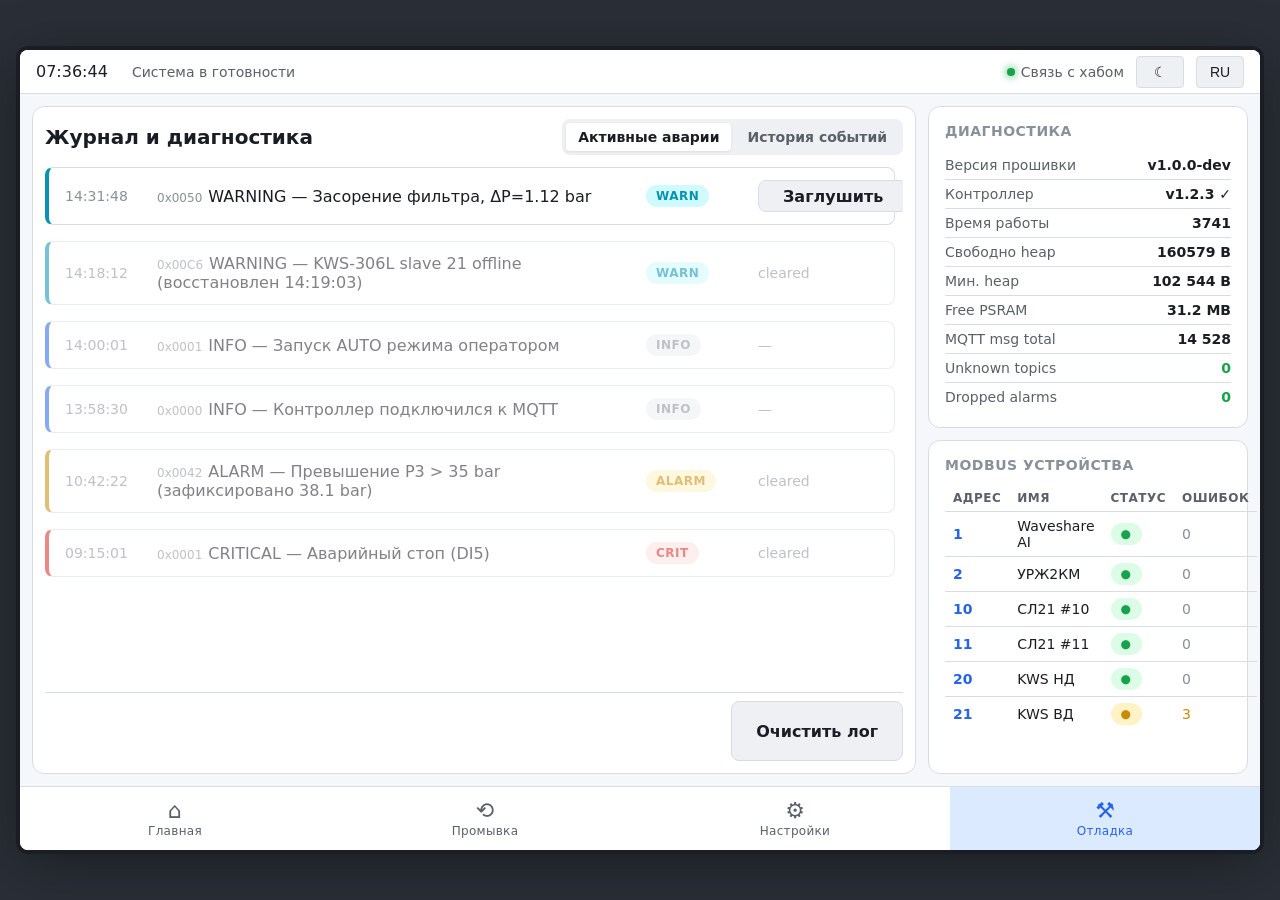
==== proto/debug.html @ 72c06c0d "feat(proto): HTML-прототип UI HMI (4 экрана, 2 темы, 2 языка) Кликабельный прототип для согласования" ====
<!DOCTYPE html>
<html lang="ru" data-theme="light">
<head>
    <meta charset="UTF-8">
    <title>RO HMI — Отладка</title>
    <link rel="stylesheet" href="style.css">
    <style>
        .debug-grid {
            display: grid;
            grid-template-columns: 1fr 320px;
            grid-template-rows: auto 1fr;
            gap: var(--gap-md);
            padding: var(--gap-md);
            height: 100%;
        }

        /* left panel — scrollable log */
        .log-panel {
            background: var(--bg-card);
            border: 1px solid var(--border);
            border-radius: var(--radius-lg);
            padding: var(--gap-md);
            overflow: hidden;
            display: flex;
            flex-direction: column;
            gap: var(--gap-md);
            grid-row: 1 / 3;
        }

        .log-header {
            display: flex;
            justify-content: space-between;
            align-items: center;
        }

        .log-tabs {
            display: flex;
            gap: 4px;
            background: var(--bg-mute);
            padding: 4px;
            border-radius: var(--radius-md);
        }
        .log-tab {
            padding: 6px var(--gap-md);
            font-size: var(--fs-sm);
            font-weight: 600;
            color: var(--text-secondary);
            background: transparent;
            border: none;
            border-radius: var(--radius-sm);
            cursor: pointer;
            font-family: inherit;
        }
        .log-tab.active {
            background: var(--bg-card);
            color: var(--text-primary);
            box-shadow: 0 1px 3px rgba(0,0,0,0.08);
        }

        .log-list {
            flex: 1;
            overflow-y: auto;
            display: flex;
            flex-direction: column;
            gap: var(--gap-sm);
            padding-right: var(--gap-sm);
        }

        /* right column — diagnostic cards */
        .diag-row {
            display: flex;
            justify-content: space-between;
            padding: 6px 0;
            border-bottom: 1px solid var(--border);
            font-size: var(--fs-sm);
        }
        .diag-row:last-child { border: none; }
        .diag-row .key { color: var(--text-secondary); }
        .diag-row .val {
            font-variant-numeric: tabular-nums;
            font-weight: 600;
            color: var(--text-primary);
        }

        .device-table {
            width: 100%;
            border-collapse: collapse;
            font-size: var(--fs-sm);
        }
        .device-table th, .device-table td {
            text-align: left;
            padding: 6px 8px;
            border-bottom: 1px solid var(--border);
        }
        .device-table th {
            font-weight: 600;
            color: var(--text-secondary);
            font-size: var(--fs-xs);
            text-transform: uppercase;
            letter-spacing: 0.5px;
        }
        .device-table tr:last-child td { border-bottom: none; }
        .device-table .addr {
            font-variant-numeric: tabular-nums;
            font-weight: 600;
            color: var(--accent);
        }
        .device-table .err { color: var(--text-muted); font-variant-numeric: tabular-nums; }
        .device-table .err.has-err { color: var(--warning); }
    </style>
</head>
<body>

<div class="screen">

    <div class="statusbar">
        <span class="sb-time">14:32:05</span>
        <span class="sb-message" data-i18n="sb.system_idle">Система в готовности</span>
        <div class="sb-controls">
            <span class="sb-link sb-conn"><span class="dot"></span><span data-i18n="sb.online">Связь с хабом</span></span>
            <button class="sb-btn" data-action="toggle-theme">☾</button>
            <button class="sb-btn" data-action="toggle-lang">RU</button>
        </div>
    </div>

    <div class="content">
        <div class="debug-grid">

            <!-- ───── log (left, full height) ───── -->
            <div class="log-panel">
                <div class="log-header">
                    <h2 style="margin: 0; font-size: var(--fs-lg);" data-i18n="dbg.title">Журнал и диагностика</h2>
                    <div class="log-tabs">
                        <button class="log-tab active" data-i18n="dbg.alarms">Активные аварии</button>
                        <button class="log-tab" data-i18n="dbg.history">История событий</button>
                    </div>
                </div>

                <div class="log-list">
                    <div class="alarm-row is-warning">
                        <span class="alarm-time">14:31:48</span>
                        <span class="alarm-msg"><span class="code">0x0050</span>WARNING — Засорение фильтра, ΔP=1.12 bar</span>
                        <span><span class="badge badge-info">WARN</span></span>
                        <span><button class="btn btn-secondary" style="height: 32px; min-width: 80px;">Заглушить</button></span>
                    </div>
                    <div class="alarm-row is-warning is-cleared">
                        <span class="alarm-time">14:18:12</span>
                        <span class="alarm-msg"><span class="code">0x00C6</span>WARNING — KWS-306L slave 21 offline (восстановлен 14:19:03)</span>
                        <span><span class="badge badge-info">WARN</span></span>
                        <span style="color: var(--text-muted); font-size: var(--fs-sm);">cleared</span>
                    </div>
                    <div class="alarm-row is-info is-cleared">
                        <span class="alarm-time">14:00:01</span>
                        <span class="alarm-msg"><span class="code">0x0001</span>INFO — Запуск AUTO режима оператором</span>
                        <span><span class="badge badge-mute">INFO</span></span>
                        <span style="color: var(--text-muted); font-size: var(--fs-sm);">—</span>
                    </div>
                    <div class="alarm-row is-info is-cleared">
                        <span class="alarm-time">13:58:30</span>
                        <span class="alarm-msg"><span class="code">0x0000</span>INFO — Контроллер подключился к MQTT</span>
                        <span><span class="badge badge-mute">INFO</span></span>
                        <span style="color: var(--text-muted); font-size: var(--fs-sm);">—</span>
                    </div>
                    <div class="alarm-row is-alarm is-cleared">
                        <span class="alarm-time">10:42:22</span>
                        <span class="alarm-msg"><span class="code">0x0042</span>ALARM — Превышение P3 > 35 bar (зафиксировано 38.1 bar)</span>
                        <span><span class="badge badge-warn">ALARM</span></span>
                        <span style="color: var(--text-muted); font-size: var(--fs-sm);">cleared</span>
                    </div>
                    <div class="alarm-row is-critical is-cleared">
                        <span class="alarm-time">09:15:01</span>
                        <span class="alarm-msg"><span class="code">0x0001</span>CRITICAL — Аварийный стоп (DI5)</span>
                        <span><span class="badge badge-danger">CRIT</span></span>
                        <span style="color: var(--text-muted); font-size: var(--fs-sm);">cleared</span>
                    </div>
                </div>

                <div style="display: flex; justify-content: flex-end; gap: var(--gap-sm); padding-top: var(--gap-sm); border-top: 1px solid var(--border);">
                    <button class="btn btn-secondary" data-i18n="dbg.clear_log">Очистить лог</button>
                </div>
            </div>

            <!-- ───── system diagnostics (right top) ───── -->
            <div class="card">
                <h3 class="card-title" data-i18n="dbg.diag">Диагностика</h3>
                <div class="diag-row">
                    <span class="key" data-i18n="dbg.fw_ver">Версия прошивки</span>
                    <span class="val">v1.0.0-dev</span>
                </div>
                <div class="diag-row">
                    <span class="key" data-i18n="dbg.controller">Контроллер</span>
                    <span class="val">v1.2.3 ✓</span>
                </div>
                <div class="diag-row">
                    <span class="key" data-i18n="dbg.uptime">Uptime</span>
                    <span class="val" data-mock data-mock-base="3741" data-mock-decimals="0" data-mock-noise="0">01:02:21</span>
                </div>
                <div class="diag-row">
                    <span class="key" data-i18n="dbg.heap_free">Свободно heap</span>
                    <span class="val"><span data-mock data-mock-base="156432" data-mock-decimals="0" data-mock-noise="0.05">156 432</span> B</span>
                </div>
                <div class="diag-row">
                    <span class="key" data-i18n="dbg.heap_min">Мин. heap</span>
                    <span class="val">102 544 B</span>
                </div>
                <div class="diag-row">
                    <span class="key">Free PSRAM</span>
                    <span class="val">31.2 MB</span>
                </div>
                <div class="diag-row">
                    <span class="key">MQTT msg total</span>
                    <span class="val">14 528</span>
                </div>
                <div class="diag-row">
                    <span class="key">Unknown topics</span>
                    <span class="val" style="color: var(--success);">0</span>
                </div>
                <div class="diag-row">
                    <span class="key">Dropped alarms</span>
                    <span class="val" style="color: var(--success);">0</span>
                </div>
            </div>

            <!-- ───── modbus devices (right bottom) ───── -->
            <div class="card">
                <h3 class="card-title" data-i18n="dbg.modbus">Modbus устройства</h3>
                <table class="device-table">
                    <thead>
                        <tr>
                            <th data-i18n="dbg.device_addr">Адрес</th>
                            <th>Имя</th>
                            <th data-i18n="dbg.device_status">Статус</th>
                            <th data-i18n="dbg.device_errors">Ош.</th>
                        </tr>
                    </thead>
                    <tbody>
                        <tr><td class="addr">1</td><td>Waveshare AI</td><td><span class="badge badge-ok">●</span></td><td class="err">0</td></tr>
                        <tr><td class="addr">2</td><td>УРЖ2КМ</td><td><span class="badge badge-ok">●</span></td><td class="err">0</td></tr>
                        <tr><td class="addr">10</td><td>СЛ21 #10</td><td><span class="badge badge-ok">●</span></td><td class="err">0</td></tr>
                        <tr><td class="addr">11</td><td>СЛ21 #11</td><td><span class="badge badge-ok">●</span></td><td class="err">0</td></tr>
                        <tr><td class="addr">20</td><td>KWS НД</td><td><span class="badge badge-ok">●</span></td><td class="err">0</td></tr>
                        <tr><td class="addr">21</td><td>KWS ВД</td><td><span class="badge badge-warn">●</span></td><td class="err has-err">3</td></tr>
                    </tbody>
                </table>
            </div>

        </div>
    </div>

    <!-- tab bar -->
    <div class="tabbar">
        <a class="tab" href="index.html">
            <span class="tab-icon">⌂</span>
            <span class="tab-label" data-i18n="tab.main">Главная</span>
        </a>
        <a class="tab" href="washing.html">
            <span class="tab-icon">⟲</span>
            <span class="tab-label" data-i18n="tab.washing">Промывка</span>
        </a>
        <a class="tab" href="settings.html">
            <span class="tab-icon">⚙</span>
            <span class="tab-label" data-i18n="tab.settings">Настройки</span>
        </a>
        <a class="tab active" href="debug.html">
            <span class="tab-icon">⚒</span>
            <span class="tab-label" data-i18n="tab.debug">Отладка</span>
        </a>
    </div>

</div>

<script src="app.js"></script>
</body>
</html>
---- proto/style.css ----
/* ─────────────────────────────────────────────────────────────────────────
 * RO Plant HMI — прототип UI
 * Целевой дисплей: Waveshare ESP32-P4-NANO 10.1" 1280×800 (landscape)
 * Touch: GT911 polling (один палец), без жестов
 * Темы: light (default) + dark, переключение через [data-theme]
 * Языки: RU/EN через data-i18n + JS lookup
 * ─────────────────────────────────────────────────────────────────────── */

/* ───── design tokens ───── */
:root {
    /* Geometry — pixel-perfect for 1280×800 */
    --screen-w: 1280px;
    --screen-h: 800px;
    --statusbar-h: 44px;
    --tabbar-h: 64px;
    --content-h: calc(var(--screen-h) - var(--statusbar-h) - var(--tabbar-h));

    /* Touch targets — минимум 44×44 (Apple HIG), берём 60 для запаса */
    --touch-min: 60px;
    --touch-lg: 80px;

    /* Type scale (без перчаток, с расстояния 30-70 см) */
    --fs-xs: 12px;     /* подписи, единицы */
    --fs-sm: 14px;     /* secondary text */
    --fs-md: 16px;     /* body */
    --fs-lg: 20px;     /* values, headings sm */
    --fs-xl: 28px;     /* values primary */
    --fs-2xl: 36px;    /* hero values */
    --fs-3xl: 48px;    /* alarm */

    /* Spacing */
    --gap-xs: 4px;
    --gap-sm: 8px;
    --gap-md: 12px;
    --gap-lg: 16px;
    --gap-xl: 24px;
    --gap-2xl: 32px;

    /* Radius */
    --radius-sm: 4px;
    --radius-md: 8px;
    --radius-lg: 12px;
}

/* ───── light theme (default) ───── */
[data-theme="light"], :root {
    --bg-base: #f5f7fa;
    --bg-card: #ffffff;
    --bg-elev: #ffffff;
    --bg-mute: #eef0f3;

    --text-primary: #1a1d23;
    --text-secondary: #5a6068;
    --text-muted: #8a9099;
    --text-inverse: #ffffff;

    --border: #d8dde2;
    --border-strong: #b8bfc7;

    --accent: #2563eb;          /* primary blue */
    --accent-hover: #1d4ed8;
    --accent-mute: #dbeafe;

    --success: #16a34a;          /* green — ok */
    --success-bg: #dcfce7;
    --warning: #ca8a04;           /* amber — warning */
    --warning-bg: #fef3c7;
    --danger: #dc2626;             /* red — critical */
    --danger-bg: #fee2e2;
    --info: #0891b2;
    --info-bg: #cffafe;

    --pipe: #94a3b8;
    --pipe-active: #2563eb;
    --tank-stroke: #475569;
    --tank-fill: #cbd5e1;
    --water: #38bdf8;
}

/* ───── dark theme ───── */
[data-theme="dark"] {
    --bg-base: #0f1419;
    --bg-card: #1a1f26;
    --bg-elev: #232830;
    --bg-mute: #161a20;

    --text-primary: #e6e9ed;
    --text-secondary: #a8aeb6;
    --text-muted: #6c727b;
    --text-inverse: #0f1419;

    --border: #2c333d;
    --border-strong: #3f4753;

    --accent: #3b82f6;
    --accent-hover: #60a5fa;
    --accent-mute: #1e3a8a;

    --success: #22c55e;
    --success-bg: #14532d;
    --warning: #eab308;
    --warning-bg: #422006;
    --danger: #ef4444;
    --danger-bg: #450a0a;
    --info: #06b6d4;
    --info-bg: #164e63;

    --pipe: #64748b;
    --pipe-active: #60a5fa;
    --tank-stroke: #94a3b8;
    --tank-fill: #2d3748;
    --water: #38bdf8;
}

/* ───── reset + base ───── */
* { box-sizing: border-box; margin: 0; padding: 0; }
html, body {
    width: 100%;
    height: 100%;
    font-family: -apple-system, BlinkMacSystemFont, "Segoe UI", Roboto, system-ui, sans-serif;
    font-size: var(--fs-md);
    background: var(--bg-mute);
    color: var(--text-primary);
    -webkit-font-smoothing: antialiased;
    user-select: none;
}

body {
    display: flex;
    align-items: center;
    justify-content: center;
    overflow: hidden;
    padding: 20px;
    background: #2a2f37;  /* viewer chrome — серый вокруг сцены */
}

/* ───── screen viewport ─────
 * Имитирует физический дисплей 1280×800. На реальном LVGL это весь экран. */
.screen {
    position: relative;
    width: var(--screen-w);
    height: var(--screen-h);
    background: var(--bg-base);
    border-radius: 8px;
    box-shadow: 0 0 0 4px #1a1d23, 0 12px 60px rgba(0, 0, 0, 0.4);
    overflow: hidden;
    display: flex;
    flex-direction: column;
}

/* ───── status bar (top, 44px) ───── */
.statusbar {
    height: var(--statusbar-h);
    background: var(--bg-card);
    border-bottom: 1px solid var(--border);
    display: flex;
    align-items: center;
    padding: 0 var(--gap-lg);
    gap: var(--gap-lg);
    flex-shrink: 0;
}

.sb-time {
    font-size: var(--fs-md);
    font-weight: 500;
    font-variant-numeric: tabular-nums;
    color: var(--text-primary);
    min-width: 80px;
}

.sb-message {
    flex: 1;
    font-size: var(--fs-sm);
    color: var(--text-secondary);
    overflow: hidden;
    text-overflow: ellipsis;
    white-space: nowrap;
}
.sb-message.is-warn { color: var(--warning); }
.sb-message.is-error { color: var(--danger); font-weight: 500; }

.sb-controls {
    display: flex;
    align-items: center;
    gap: var(--gap-md);
}

.sb-link {
    display: inline-flex;
    align-items: center;
    gap: 6px;
    font-size: var(--fs-sm);
    color: var(--text-secondary);
}

.sb-conn .dot {
    width: 8px; height: 8px;
    border-radius: 50%;
    background: var(--success);
    box-shadow: 0 0 8px var(--success);
}
.sb-conn.is-offline .dot { background: var(--danger); box-shadow: 0 0 8px var(--danger); }

.sb-btn {
    height: 32px;
    min-width: 48px;
    padding: 0 var(--gap-md);
    background: var(--bg-mute);
    border: 1px solid var(--border);
    border-radius: var(--radius-sm);
    color: var(--text-primary);
    font-size: var(--fs-sm);
    cursor: pointer;
    transition: background 0.1s;
}
.sb-btn:active { background: var(--accent-mute); }

/* ───── content area (724px) ───── */
.content {
    flex: 1;
    overflow: hidden;
    position: relative;
}

/* ───── tab bar (bottom, 64px) ───── */
.tabbar {
    height: var(--tabbar-h);
    background: var(--bg-card);
    border-top: 1px solid var(--border);
    display: flex;
    flex-shrink: 0;
}

.tab {
    flex: 1;
    display: flex;
    flex-direction: column;
    align-items: center;
    justify-content: center;
    gap: 2px;
    color: var(--text-secondary);
    cursor: pointer;
    border: none;
    background: transparent;
    transition: color 0.1s, background 0.1s;
    text-decoration: none;
    font-family: inherit;
}
.tab:active { background: var(--bg-mute); }
.tab.active { color: var(--accent); background: var(--accent-mute); }
.tab-icon { font-size: 22px; line-height: 1; }
.tab-label { font-size: var(--fs-xs); font-weight: 500; letter-spacing: 0.3px; }

/* ───── primary buttons (touch-friendly) ───── */
.btn {
    height: var(--touch-min);
    min-width: 120px;
    padding: 0 var(--gap-xl);
    background: var(--accent);
    color: var(--text-inverse);
    border: none;
    border-radius: var(--radius-md);
    font-size: var(--fs-md);
    font-weight: 600;
    cursor: pointer;
    transition: background 0.1s, transform 0.05s;
    font-family: inherit;
}
.btn:active { background: var(--accent-hover); transform: scale(0.98); }
.btn[disabled] { background: var(--bg-mute); color: var(--text-muted); cursor: not-allowed; }

.btn-secondary {
    background: var(--bg-mute);
    color: var(--text-primary);
    border: 1px solid var(--border);
}
.btn-secondary:active { background: var(--bg-elev); }

.btn-danger { background: var(--danger); }
.btn-danger:active { background: #b91c1c; }

.btn-success { background: var(--success); }
.btn-success:active { background: #15803d; }

.btn-lg { height: var(--touch-lg); min-width: 160px; font-size: var(--fs-lg); }

/* ───── cards ───── */
.card {
    background: var(--bg-card);
    border: 1px solid var(--border);
    border-radius: var(--radius-lg);
    padding: var(--gap-lg);
}

.card-title {
    font-size: var(--fs-sm);
    font-weight: 600;
    text-transform: uppercase;
    letter-spacing: 0.5px;
    color: var(--text-muted);
    margin-bottom: var(--gap-md);
}

/* ───── parameter chips (живые значения с цветовой индикацией) ───── */
.kpi {
    display: flex;
    flex-direction: column;
    gap: 2px;
    padding: var(--gap-md);
    background: var(--bg-card);
    border: 1px solid var(--border);
    border-radius: var(--radius-md);
    min-width: 110px;
}
.kpi-label {
    font-size: var(--fs-xs);
    color: var(--text-muted);
    text-transform: uppercase;
    letter-spacing: 0.5px;
    font-weight: 500;
}
.kpi-value {
    font-size: var(--fs-lg);
    font-weight: 700;
    font-variant-numeric: tabular-nums;
    color: var(--text-primary);
}
.kpi-unit {
    font-size: var(--fs-xs);
    color: var(--text-muted);
    margin-left: 3px;
    font-weight: 400;
}
.kpi.ok .kpi-value { color: var(--success); }
.kpi.warn .kpi-value { color: var(--warning); }
.kpi.danger .kpi-value { color: var(--danger); }
.kpi.danger { border-color: var(--danger); animation: pulse 1.5s infinite; }

@keyframes pulse {
    0%, 100% { box-shadow: 0 0 0 0 var(--danger-bg); }
    50% { box-shadow: 0 0 0 4px var(--danger-bg); }
}

/* ───── badges (state, mode) ───── */
.badge {
    display: inline-flex;
    align-items: center;
    gap: 6px;
    padding: 4px 10px;
    border-radius: 999px;
    font-size: var(--fs-xs);
    font-weight: 600;
    text-transform: uppercase;
    letter-spacing: 0.5px;
}
.badge-ok    { background: var(--success-bg); color: var(--success); }
.badge-warn  { background: var(--warning-bg); color: var(--warning); }
.badge-danger{ background: var(--danger-bg); color: var(--danger); }
.badge-info  { background: var(--info-bg); color: var(--info); }
.badge-mute  { background: var(--bg-mute); color: var(--text-muted); }

/* ───── modal / confirm dialog ───── */
.modal-overlay {
    position: fixed;
    inset: 0;
    background: rgba(0, 0, 0, 0.5);
    display: none;
    align-items: center;
    justify-content: center;
    z-index: 100;
}
.modal-overlay.open { display: flex; }
.modal {
    background: var(--bg-elev);
    border-radius: var(--radius-lg);
    padding: var(--gap-2xl);
    min-width: 480px;
    max-width: 700px;
    box-shadow: 0 20px 80px rgba(0, 0, 0, 0.4);
}
.modal-title {
    font-size: var(--fs-xl);
    font-weight: 700;
    margin-bottom: var(--gap-md);
}
.modal-text {
    font-size: var(--fs-md);
    color: var(--text-secondary);
    margin-bottom: var(--gap-xl);
    line-height: 1.5;
}
.modal-actions {
    display: flex;
    gap: var(--gap-md);
    justify-content: flex-end;
}

/* ───── alarm row ───── */
.alarm-row {
    display: grid;
    grid-template-columns: 80px 1fr 100px 120px;
    gap: var(--gap-md);
    align-items: center;
    padding: var(--gap-md) var(--gap-lg);
    background: var(--bg-card);
    border: 1px solid var(--border);
    border-radius: var(--radius-md);
    margin-bottom: var(--gap-sm);
}
.alarm-row.is-critical { border-left: 4px solid var(--danger); }
.alarm-row.is-alarm    { border-left: 4px solid var(--warning); }
.alarm-row.is-warning  { border-left: 4px solid var(--info); }
.alarm-row.is-info     { border-left: 4px solid var(--accent); }
.alarm-row.is-cleared  { opacity: 0.55; }

.alarm-time { font-variant-numeric: tabular-nums; font-size: var(--fs-sm); color: var(--text-muted); }
.alarm-msg  { font-size: var(--fs-md); }
.alarm-msg .code { color: var(--text-muted); font-size: var(--fs-xs); margin-right: 6px; }
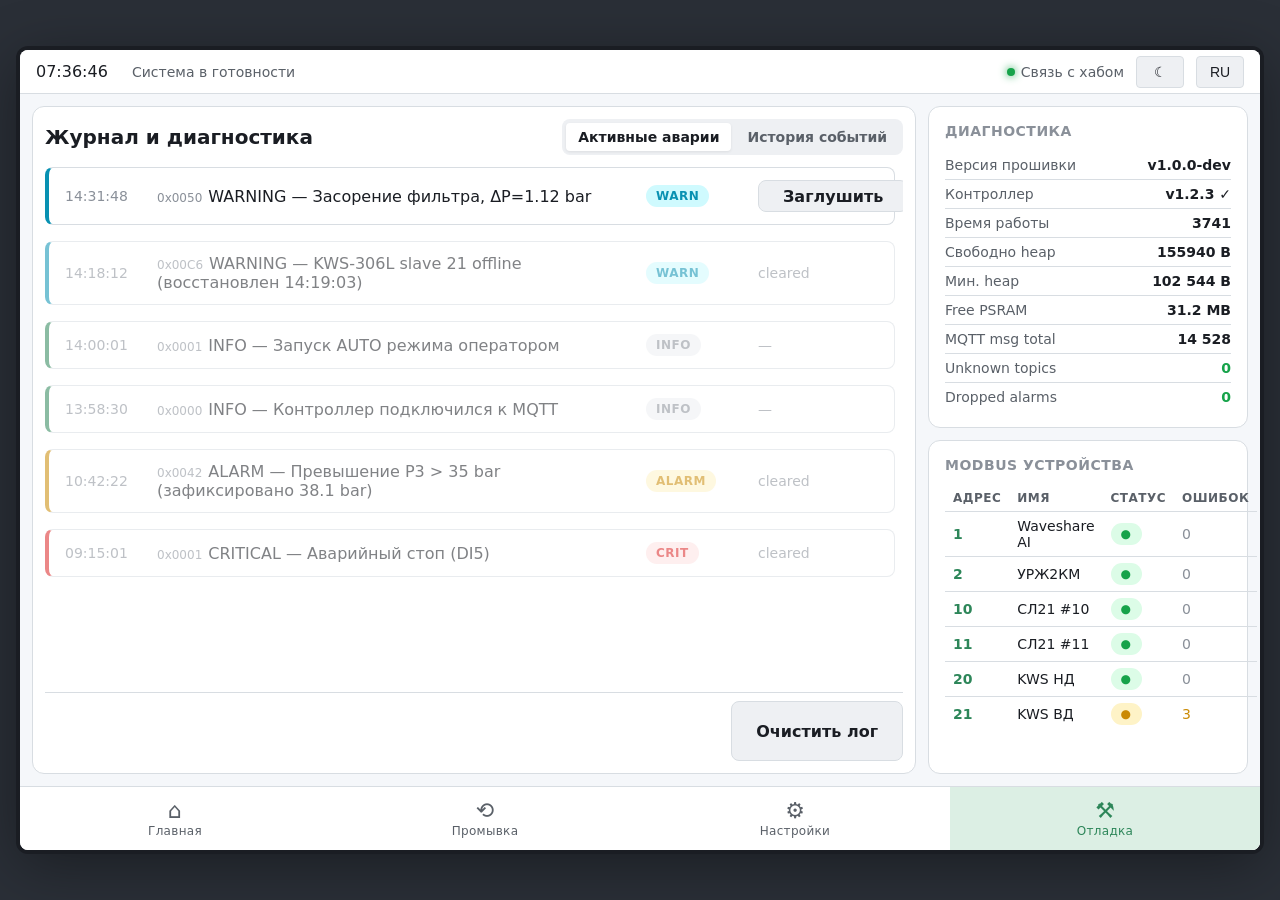
==== commit e2957341: "feat(ui): визуальный апгрейд мнемосхемы + clickable equipment Прототип: • Насосы (3×) — теперь круги" ====
--- a/proto/debug.html
+++ b/proto/debug.html
@@ -8,10 +8,14 @@
         .debug-grid {
             display: grid;
             grid-template-columns: 1fr 320px;
-            grid-template-rows: auto 1fr;
+            grid-template-rows: auto minmax(0, 1fr);
             gap: var(--gap-md);
             padding: var(--gap-md);
             height: 100%;
+            min-height: 0;
+        }
+        .debug-grid > * {
+            min-height: 0;
         }
 
         /* left panel — scrollable log */
--- a/proto/style.css
+++ b/proto/style.css
@@ -57,9 +57,9 @@
     --border: #d8dde2;
     --border-strong: #b8bfc7;
 
-    --accent: #2563eb;          /* primary blue */
-    --accent-hover: #1d4ed8;
-    --accent-mute: #dbeafe;
+    --accent: #2d8659;          /* corporate green (НТТ) */
+    --accent-hover: #1f6b45;
+    --accent-mute: #dcefe4;
 
     --success: #16a34a;          /* green — ok */
     --success-bg: #dcfce7;
@@ -79,22 +79,24 @@
 
 /* ───── dark theme ───── */
 [data-theme="dark"] {
-    --bg-base: #0f1419;
-    --bg-card: #1a1f26;
-    --bg-elev: #232830;
-    --bg-mute: #161a20;
+    /* мягкий тёмно-серый в стиле RustRover/современных IDE — не чёрный */
+    --bg-base: #1e2128;
+    --bg-card: #252932;
+    --bg-elev: #2c313c;
+    --bg-mute: #1a1d23;
 
     --text-primary: #e6e9ed;
     --text-secondary: #a8aeb6;
     --text-muted: #6c727b;
-    --text-inverse: #0f1419;
-
-    --border: #2c333d;
-    --border-strong: #3f4753;
-
-    --accent: #3b82f6;
-    --accent-hover: #60a5fa;
-    --accent-mute: #1e3a8a;
+    --text-inverse: #1e2128;
+
+    --border: #363b47;
+    --border-strong: #4a5161;
+
+    /* corporate green, чуть ярче для контраста на тёмном фоне */
+    --accent: #3fa66a;
+    --accent-hover: #52c179;
+    --accent-mute: #1a3826;
 
     --success: #22c55e;
     --success-bg: #14532d;
@@ -395,6 +397,139 @@
     justify-content: flex-end;
 }
 
+/* ───── sensor detail modal (открывается по клику на sensor circle) ───── */
+.sensor-modal {
+    width: 720px;
+    max-width: 90vw;
+}
+.sm-header {
+    display: flex;
+    justify-content: space-between;
+    align-items: flex-start;
+    gap: var(--gap-md);
+    margin-bottom: var(--gap-lg);
+}
+.sm-title { font-size: var(--fs-xl); font-weight: 700; color: var(--text-primary); }
+.sm-subtitle { font-size: var(--fs-sm); color: var(--text-secondary); margin-top: 2px; }
+.sm-close {
+    width: 36px; height: 36px;
+    border: 1px solid var(--border);
+    background: var(--bg-mute);
+    border-radius: var(--radius-sm);
+    color: var(--text-primary);
+    font-size: var(--fs-lg);
+    cursor: pointer;
+    flex-shrink: 0;
+}
+.sm-close:active { background: var(--accent-mute); }
+
+.sm-section { margin-bottom: var(--gap-lg); }
+.sm-section-title {
+    font-size: var(--fs-xs);
+    font-weight: 600;
+    text-transform: uppercase;
+    letter-spacing: 0.5px;
+    color: var(--text-muted);
+    margin-bottom: var(--gap-sm);
+}
+
+/* Большое текущее значение + полоска нормы */
+.sm-current {
+    display: flex;
+    align-items: baseline;
+    gap: var(--gap-sm);
+    margin-bottom: var(--gap-sm);
+}
+.sm-current-value {
+    font-size: var(--fs-display, 64px);
+    font-weight: 700;
+    font-variant-numeric: tabular-nums;
+    line-height: 1;
+}
+.sm-current-unit { font-size: var(--fs-xl); color: var(--text-secondary); }
+.sm-current.warn .sm-current-value { color: var(--warning); }
+.sm-current.danger .sm-current-value { color: var(--danger); }
+.sm-current.ok .sm-current-value { color: var(--success); }
+
+.sm-range-bar {
+    position: relative;
+    height: 16px;
+    background: linear-gradient(to right,
+        var(--success) 0%, var(--success) 70%,
+        var(--warning) 70%, var(--warning) 90%,
+        var(--danger) 90%, var(--danger) 100%);
+    border-radius: 999px;
+    margin: var(--gap-sm) 0;
+    overflow: visible;
+}
+.sm-range-bar .pointer {
+    position: absolute;
+    top: -4px;
+    width: 4px;
+    height: 24px;
+    background: var(--text-primary);
+    transform: translateX(-50%);
+    border-radius: 2px;
+}
+.sm-range-labels {
+    display: flex;
+    justify-content: space-between;
+    font-size: var(--fs-xs);
+    color: var(--text-muted);
+    font-variant-numeric: tabular-nums;
+}
+
+/* Mini-trend (3ч) — простой SVG */
+.sm-trend {
+    width: 100%;
+    height: 100px;
+    background: var(--bg-mute);
+    border: 1px solid var(--border);
+    border-radius: var(--radius-md);
+    padding: var(--gap-sm);
+}
+.sm-trend-stats {
+    display: flex;
+    justify-content: space-around;
+    font-size: var(--fs-sm);
+    color: var(--text-secondary);
+    margin-top: var(--gap-sm);
+}
+.sm-trend-stats .stat-value {
+    color: var(--text-primary);
+    font-weight: 600;
+    font-variant-numeric: tabular-nums;
+}
+
+/* Property rows (источник, уставки) */
+.sm-prop-row {
+    display: flex;
+    justify-content: space-between;
+    padding: 6px 0;
+    border-bottom: 1px dashed var(--border);
+    font-size: var(--fs-sm);
+}
+.sm-prop-row:last-child { border-bottom: none; }
+.sm-prop-row .key { color: var(--text-secondary); }
+.sm-prop-row .val {
+    color: var(--text-primary);
+    font-weight: 500;
+    font-variant-numeric: tabular-nums;
+    text-align: right;
+}
+
+/* sensor-group в SVG — индикация кликабельности */
+.mnemo-svg .sensor-group {
+    cursor: pointer;
+    transition: filter 0.15s;
+}
+.mnemo-svg .sensor-group:hover .sc-frame {
+    filter: brightness(1.15) drop-shadow(0 0 4px var(--accent));
+}
+.mnemo-svg .sensor-group:active .sc-frame {
+    filter: brightness(0.9);
+}
+
 /* ───── alarm row ───── */
 .alarm-row {
     display: grid;
